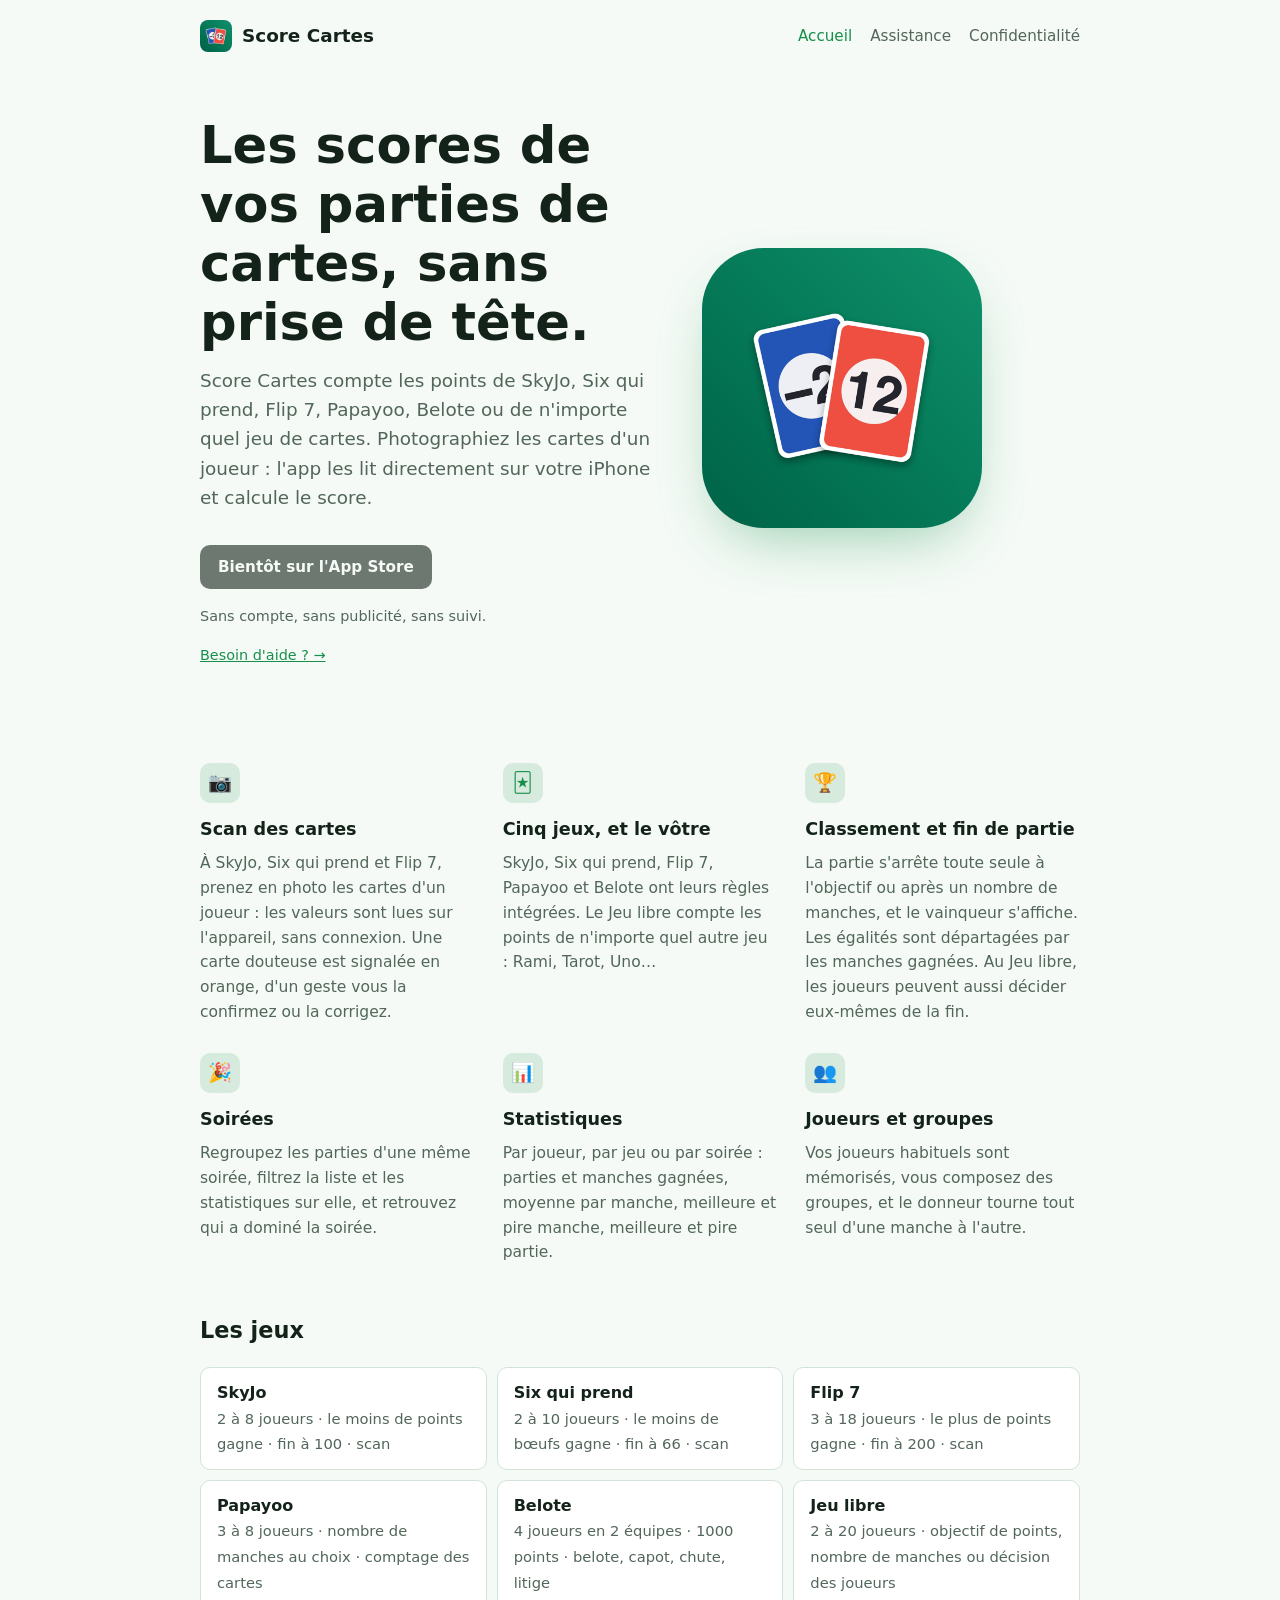
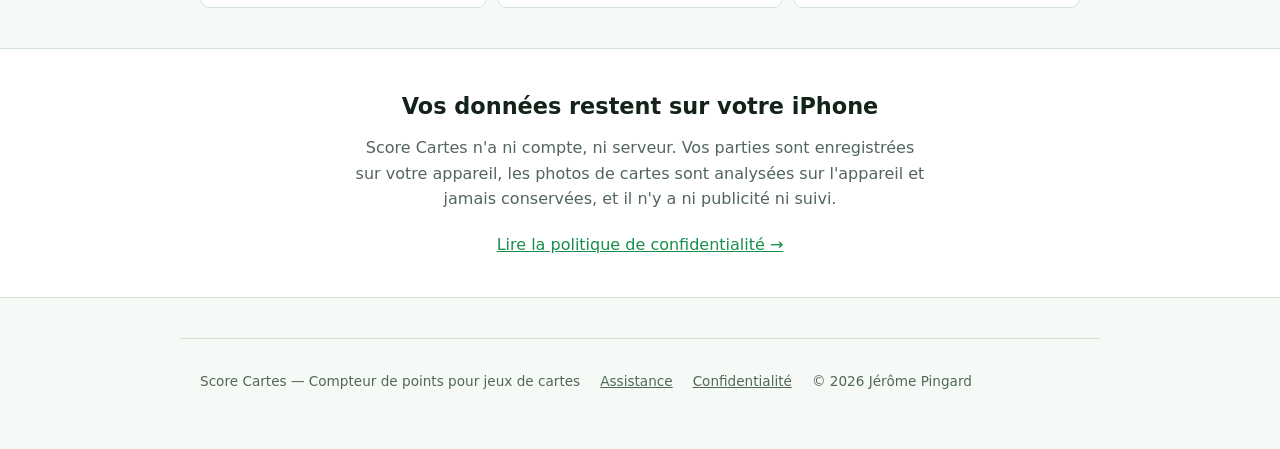
==== website/index.html @ 01ecb583 "Site de Score Cartes : accueil, assistance, politique de confidentialité Pages statiques (style repr" ====
<!doctype html>
<html lang="fr">
<head>
<meta charset="utf-8">
<meta name="viewport" content="width=device-width, initial-scale=1">
<title>Score Cartes — Le compteur de points pour vos jeux de cartes</title>
<meta name="description" content="Score Cartes compte les points de SkyJo, Six qui prend, Flip 7, Papayoo, Belote ou de n'importe quel jeu de cartes. Photographiez les cartes d'un joueur : l'app lit les valeurs sur votre iPhone. Sans compte, sans publicité.">
<link rel="icon" type="image/png" href="assets/favicon-32.png">
<link rel="apple-touch-icon" href="assets/icon-180.png">
<link rel="stylesheet" href="css/style.css">
</head>
<body>

<header class="site-header">
  <a class="brand" href="index.html">
    <img src="assets/icon-180.png" alt="">
    <span class="brand-name">Score Cartes</span>
  </a>
  <nav class="site-nav">
    <a href="index.html" aria-current="page">Accueil</a>
    <a href="assistance.html">Assistance</a>
    <a href="confidentialite.html">Confidentialité</a>
  </nav>
</header>

<section class="hero">
  <div>
    <h1>Les scores de vos parties de cartes, sans prise de tête.</h1>
    <p class="hero-sub">Score Cartes compte les points de SkyJo, Six qui prend, Flip 7, Papayoo, Belote ou de n'importe quel jeu de cartes. Photographiez les cartes d'un joueur : l'app les lit directement sur votre iPhone et calcule le score.</p>
    <div class="store-badges">
      <span class="store-badge soon">Bientôt sur l'App Store</span>
    </div>
    <p class="free-note">Sans compte, sans publicité, sans suivi.</p>
    <p class="free-note"><a href="assistance.html">Besoin d'aide ? →</a></p>
  </div>
  <div class="hero-art">
    <img src="assets/icon-512.png" alt="Icône de l'application Score Cartes : deux cartes, un −2 bleu et un 12 rouge, sur fond vert">
  </div>
</section>

<section class="features">
  <div class="feature">
    <div class="icon" aria-hidden="true">📷</div>
    <h3>Scan des cartes</h3>
    <p>À SkyJo, Six qui prend et Flip 7, prenez en photo les cartes d'un joueur : les valeurs sont lues sur l'appareil, sans connexion. Une carte douteuse est signalée en orange, d'un geste vous la confirmez ou la corrigez.</p>
  </div>
  <div class="feature">
    <div class="icon" aria-hidden="true">🃏</div>
    <h3>Cinq jeux, et le vôtre</h3>
    <p>SkyJo, Six qui prend, Flip 7, Papayoo et Belote ont leurs règles intégrées. Le Jeu libre compte les points de n'importe quel autre jeu : Rami, Tarot, Uno…</p>
  </div>
  <div class="feature">
    <div class="icon" aria-hidden="true">🏆</div>
    <h3>Classement et fin de partie</h3>
    <p>La partie s'arrête toute seule à l'objectif ou après un nombre de manches, et le vainqueur s'affiche. Les égalités sont départagées par les manches gagnées. Au Jeu libre, les joueurs peuvent aussi décider eux-mêmes de la fin.</p>
  </div>
  <div class="feature">
    <div class="icon" aria-hidden="true">🎉</div>
    <h3>Soirées</h3>
    <p>Regroupez les parties d'une même soirée, filtrez la liste et les statistiques sur elle, et retrouvez qui a dominé la soirée.</p>
  </div>
  <div class="feature">
    <div class="icon" aria-hidden="true">📊</div>
    <h3>Statistiques</h3>
    <p>Par joueur, par jeu ou par soirée : parties et manches gagnées, moyenne par manche, meilleure et pire manche, meilleure et pire partie.</p>
  </div>
  <div class="feature">
    <div class="icon" aria-hidden="true">👥</div>
    <h3>Joueurs et groupes</h3>
    <p>Vos joueurs habituels sont mémorisés, vous composez des groupes, et le donneur tourne tout seul d'une manche à l'autre.</p>
  </div>
</section>

<section class="games">
  <h2>Les jeux</h2>
  <ul>
    <li><strong>SkyJo</strong><span>2 à 8 joueurs · le moins de points gagne · fin à 100 · scan</span></li>
    <li><strong>Six qui prend</strong><span>2 à 10 joueurs · le moins de bœufs gagne · fin à 66 · scan</span></li>
    <li><strong>Flip 7</strong><span>3 à 18 joueurs · le plus de points gagne · fin à 200 · scan</span></li>
    <li><strong>Papayoo</strong><span>3 à 8 joueurs · nombre de manches au choix · comptage des cartes</span></li>
    <li><strong>Belote</strong><span>4 joueurs en 2 équipes · 1000 points · belote, capot, chute, litige</span></li>
    <li><strong>Jeu libre</strong><span>2 à 20 joueurs · objectif de points, nombre de manches ou décision des joueurs</span></li>
  </ul>
</section>

<div class="band">
  <div class="band-inner">
    <h2>Vos données restent sur votre iPhone</h2>
    <p>Score Cartes n'a ni compte, ni serveur. Vos parties sont enregistrées sur votre appareil, les photos de cartes sont analysées sur l'appareil et jamais conservées, et il n'y a ni publicité ni suivi.</p>
    <a href="confidentialite.html">Lire la politique de confidentialité →</a>
  </div>
</div>

<footer class="site-footer">
  <span>Score Cartes — Compteur de points pour jeux de cartes</span>
  <a href="assistance.html">Assistance</a>
  <a href="confidentialite.html">Confidentialité</a>
  <span>&copy; 2026 Jérôme Pingard</span>
</footer>

</body>
</html>
---- website/css/style.css ----
:root {
  --bg: #f5faf6;
  --fg: #14231a;
  --muted: #52665a;
  --accent: #178f4a;
  --accent-ink: #ffffff;
  --border: #d3e3d8;
  --card: #ffffff;
}
@media (prefers-color-scheme: dark) {
  :root:not([data-theme="light"]) {
    --bg: #0e1a13;
    --fg: #e7f2ea;
    --muted: #9bb3a4;
    --accent: #4ac775;
    --accent-ink: #0e1a13;
    --border: #24392c;
    --card: #14241b;
    color-scheme: dark;
  }
}
:root[data-theme="dark"] {
  --bg: #0e1a13;
  --fg: #e7f2ea;
  --muted: #9bb3a4;
  --accent: #4ac775;
  --accent-ink: #0e1a13;
  --border: #24392c;
  --card: #14241b;
  color-scheme: dark;
}

* { box-sizing: border-box; }
html { scroll-behavior: smooth; }
body {
  margin: 0;
  background: var(--bg);
  color: var(--fg);
  font-family: -apple-system, BlinkMacSystemFont, "Segoe UI", system-ui, sans-serif;
  font-size: 16px;
  line-height: 1.6;
}

a { color: var(--accent); }

/* ---------- shared site header / footer ---------- */
.site-header {
  display: flex;
  align-items: center;
  justify-content: space-between;
  gap: 16px;
  max-width: 920px;
  margin: 0 auto;
  padding: 20px 20px 0;
}
.brand {
  display: flex;
  align-items: center;
  gap: 10px;
  text-decoration: none;
  color: var(--fg);
}
.brand img {
  width: 32px;
  height: 32px;
  border-radius: 8px;
  display: block;
}
.brand-name {
  font-family: -apple-system, BlinkMacSystemFont, "Segoe UI", system-ui, sans-serif;
  font-weight: 600;
  font-size: 1.15rem;
}
.site-nav {
  display: flex;
  gap: 18px;
  font-size: 0.95rem;
}
.site-nav a {
  color: var(--muted);
  text-decoration: none;
}
.site-nav a:hover,
.site-nav a[aria-current="page"] {
  color: var(--accent);
}
@media (max-width: 480px) {
  .site-header { flex-wrap: wrap; row-gap: 10px; }
  .site-nav { gap: 12px; font-size: 0.88rem; }
}

.site-footer {
  max-width: 920px;
  margin: 0 auto;
  padding: 32px 20px 56px;
  display: flex;
  flex-wrap: wrap;
  gap: 8px 20px;
  color: var(--muted);
  font-size: 0.85rem;
  border-top: 1px solid var(--border);
  margin-top: 40px;
}
.site-footer a { color: var(--muted); }
.site-footer a:hover { color: var(--accent); }

/* ---------- document pages (assistance / confidentialité) ---------- */
.page {
  max-width: 680px;
  margin: 0 auto;
  padding-block: 40px 72px;
  padding-inline: 20px;
}
h1 {
  font-family: -apple-system, BlinkMacSystemFont, "Segoe UI", system-ui, sans-serif;
  font-optical-sizing: auto;
  font-weight: 600;
  font-size: clamp(2rem, 5vw, 2.6rem);
  line-height: 1.15;
  margin: 0 0 6px;
  text-wrap: balance;
}
.subtitle {
  color: var(--muted);
  font-size: 0.95rem;
  margin: 0 0 40px;
}
.intro {
  font-size: 1.1rem;
  color: var(--fg);
  margin: 0 0 48px;
  max-width: 56ch;
}
.page section {
  border-left: 2px solid var(--border);
  padding-left: 20px;
  margin-bottom: 34px;
}
h2 {
  font-family: -apple-system, BlinkMacSystemFont, "Segoe UI", system-ui, sans-serif;
  font-weight: 600;
  font-size: 1.15rem;
  margin: 0 0 10px;
  color: var(--accent);
}
p { margin: 0 0 10px; max-width: 62ch; }
p:last-child { margin-bottom: 0; }

.contact {
  margin-top: 48px;
  margin-bottom: 48px;
  padding: 20px;
  background: var(--card);
  border: 1px solid var(--border);
  border-radius: 10px;
}
.contact h2 { margin-bottom: 8px; }
.contact-row {
  display: flex;
  align-items: center;
  gap: 10px;
  flex-wrap: wrap;
  margin-top: 10px;
}
.email {
  font-variant-numeric: tabular-nums;
  font-size: 1rem;
  user-select: all;
  color: var(--fg);
}
button {
  font: inherit;
  font-size: 0.85rem;
  padding: 6px 12px;
  border-radius: 6px;
  border: 1px solid var(--border);
  background: var(--bg);
  color: var(--fg);
  cursor: pointer;
}
button:hover { border-color: var(--accent); }
button:focus-visible { outline: 2px solid var(--accent); outline-offset: 2px; }

h2.section-title {
  font-family: -apple-system, BlinkMacSystemFont, "Segoe UI", system-ui, sans-serif;
  font-weight: 600;
  font-size: 1.3rem;
  margin: 0 0 20px;
}

details {
  border-left: 2px solid var(--border);
  padding-left: 20px;
  margin-bottom: 14px;
}
details[open] { border-left-color: var(--accent); }
summary {
  font-family: -apple-system, BlinkMacSystemFont, "Segoe UI", system-ui, sans-serif;
  font-weight: 600;
  font-size: 1.05rem;
  cursor: pointer;
  padding-block: 10px;
  list-style: none;
  display: flex;
  align-items: center;
  gap: 10px;
}
summary::-webkit-details-marker { display: none; }
summary::before {
  content: "+";
  color: var(--accent);
  font-size: 1.2rem;
  line-height: 1;
  width: 1em;
  flex-shrink: 0;
}
details[open] summary::before { content: "–"; }
details p {
  margin: 0 0 16px;
  padding-left: 1.9em;
  max-width: 58ch;
  color: var(--fg);
}
details p + p { margin-top: -10px; }

.meta {
  display: flex;
  flex-wrap: wrap;
  gap: 8px 20px;
  margin-top: 56px;
  padding-top: 20px;
  border-top: 1px solid var(--border);
  color: var(--muted);
  font-size: 0.85rem;
}

/* ---------- landing page ---------- */
.hero {
  max-width: 920px;
  margin: 0 auto;
  padding: 64px 20px 32px;
  display: grid;
  grid-template-columns: 1.1fr 0.9fr;
  gap: 40px;
  align-items: center;
}
@media (max-width: 720px) {
  .hero { grid-template-columns: 1fr; padding-top: 40px; text-align: center; }
  .hero-art { order: -1; justify-self: center; }
  .store-badges { justify-content: center; }
  .hero-sub { margin-inline: auto; }
}
.hero h1 {
  font-size: clamp(2.2rem, 5.5vw, 3.2rem);
  margin-bottom: 14px;
}
.hero-sub {
  font-size: 1.15rem;
  color: var(--muted);
  max-width: 48ch;
  margin: 0 0 32px;
}
.hero-art img {
  width: 100%;
  max-width: 280px;
  border-radius: 22%;
  box-shadow: 0 24px 60px -20px rgba(23, 143, 74, 0.45);
}
.store-badges {
  display: flex;
  flex-wrap: wrap;
  gap: 14px;
  align-items: center;
}
.store-badge {
  display: inline-flex;
  align-items: center;
  gap: 10px;
  padding: 10px 18px;
  border-radius: 10px;
  background: var(--fg);
  color: var(--bg);
  text-decoration: none;
  font-size: 0.95rem;
  font-weight: 600;
}
.store-badge:hover { opacity: 0.9; }
.free-note {
  margin-top: 16px;
  color: var(--muted);
  font-size: 0.9rem;
}

.features {
  max-width: 920px;
  margin: 24px auto 0;
  padding: 40px 20px;
  display: grid;
  grid-template-columns: repeat(auto-fit, minmax(240px, 1fr));
  gap: 28px;
}
.feature h3 {
  font-family: -apple-system, BlinkMacSystemFont, "Segoe UI", system-ui, sans-serif;
  font-weight: 600;
  font-size: 1.1rem;
  margin: 0 0 8px;
  color: var(--fg);
}
.feature p {
  margin: 0;
  color: var(--muted);
  font-size: 0.97rem;
  max-width: 42ch;
}
.feature .icon {
  display: inline-flex;
  align-items: center;
  justify-content: center;
  width: 40px;
  height: 40px;
  border-radius: 10px;
  background: color-mix(in srgb, var(--accent) 14%, transparent);
  color: var(--accent);
  font-size: 1.2rem;
  margin-bottom: 12px;
}

.band {
  background: var(--card);
  border-top: 1px solid var(--border);
  border-bottom: 1px solid var(--border);
  margin-top: 40px;
}
.band-inner {
  max-width: 920px;
  margin: 0 auto;
  padding: 40px 20px;
  text-align: center;
}
.band h2 {
  color: var(--fg);
  font-size: 1.4rem;
  margin: 0 0 10px;
}
.band p {
  color: var(--muted);
  max-width: 56ch;
  margin: 0 auto 20px;
}

.store-badge.soon { opacity: 0.6; cursor: default; }
.store-badge.soon:hover { opacity: 0.6; }

/* tableau des jeux */
.games {
  max-width: 920px;
  margin: 8px auto 0;
  padding: 0 20px;
}
.games h2 { color: var(--fg); font-size: 1.4rem; margin: 0 0 18px; }
.games ul { list-style: none; margin: 0; padding: 0; display: grid; gap: 10px; grid-template-columns: repeat(auto-fit, minmax(270px, 1fr)); }
.games li {
  background: var(--card);
  border: 1px solid var(--border);
  border-radius: 10px;
  padding: 12px 16px;
}
.games li strong { display: block; }
.games li span { color: var(--muted); font-size: 0.92rem; }
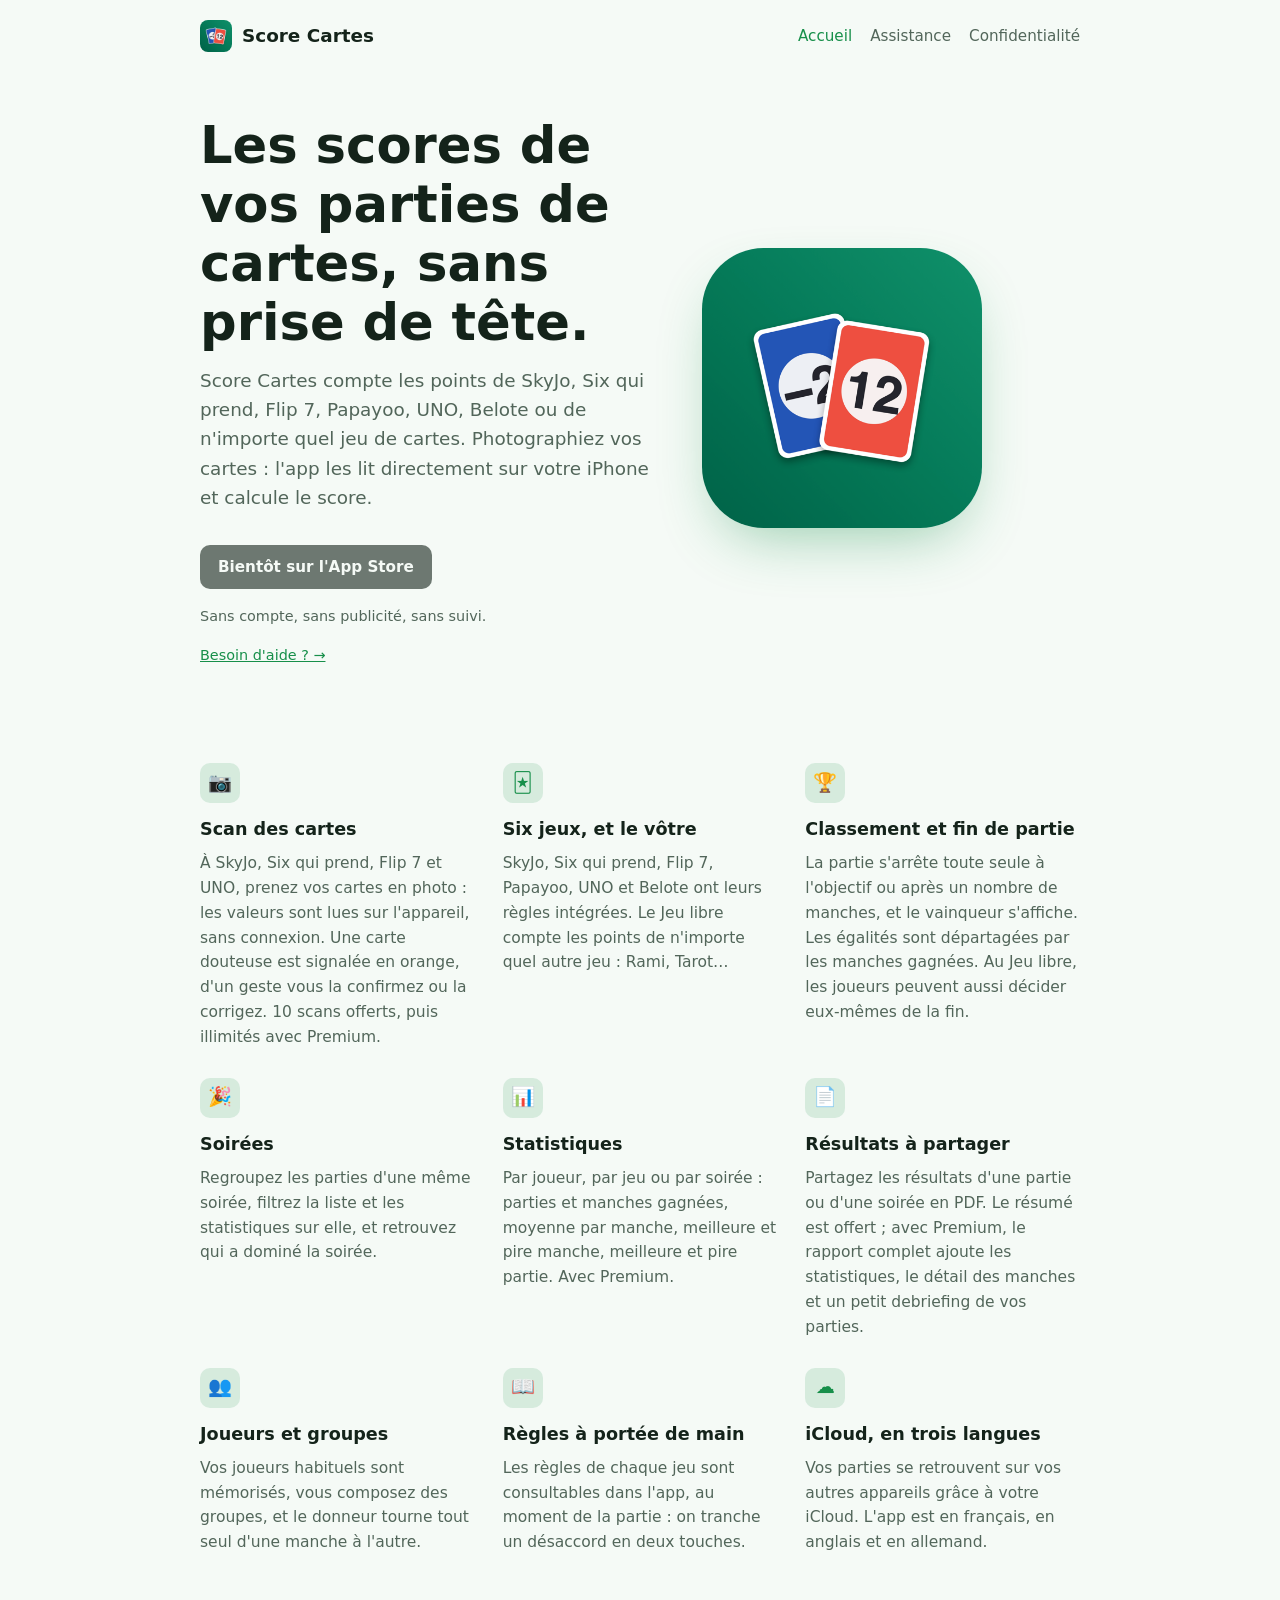
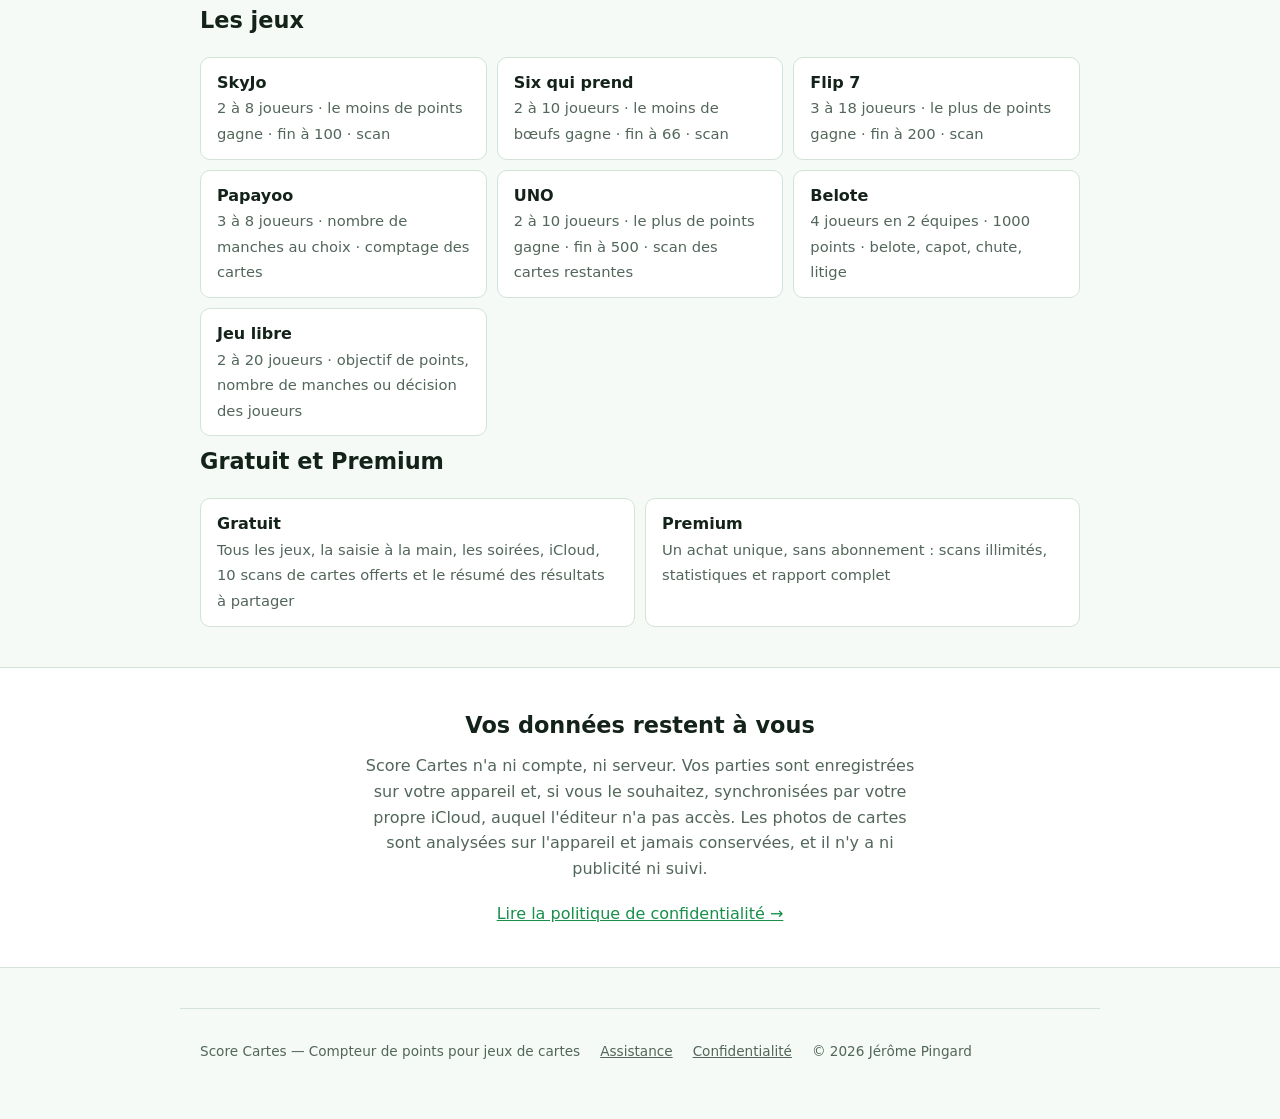
==== commit ee761728: "Site : gratuit et Premium (accueil, assistance), achat Premium dans la politique de confidentialité " ====
--- a/website/index.html
+++ b/website/index.html
@@ -4,7 +4,7 @@
 <meta charset="utf-8">
 <meta name="viewport" content="width=device-width, initial-scale=1">
 <title>Score Cartes — Le compteur de points pour vos jeux de cartes</title>
-<meta name="description" content="Score Cartes compte les points de SkyJo, Six qui prend, Flip 7, Papayoo, Belote ou de n'importe quel jeu de cartes. Photographiez les cartes d'un joueur : l'app lit les valeurs sur votre iPhone. Sans compte, sans publicité.">
+<meta name="description" content="Score Cartes compte les points de SkyJo, Six qui prend, Flip 7, Papayoo, UNO, Belote ou de n'importe quel jeu de cartes. Photographiez vos cartes : l'app lit les valeurs sur votre iPhone. Sans compte, sans publicité.">
 <link rel="icon" type="image/png" href="assets/favicon-32.png">
 <link rel="apple-touch-icon" href="assets/icon-180.png">
 <link rel="stylesheet" href="css/style.css">
@@ -26,7 +26,7 @@
 <section class="hero">
   <div>
     <h1>Les scores de vos parties de cartes, sans prise de tête.</h1>
-    <p class="hero-sub">Score Cartes compte les points de SkyJo, Six qui prend, Flip 7, Papayoo, Belote ou de n'importe quel jeu de cartes. Photographiez les cartes d'un joueur : l'app les lit directement sur votre iPhone et calcule le score.</p>
+    <p class="hero-sub">Score Cartes compte les points de SkyJo, Six qui prend, Flip 7, Papayoo, UNO, Belote ou de n'importe quel jeu de cartes. Photographiez vos cartes : l'app les lit directement sur votre iPhone et calcule le score.</p>
     <div class="store-badges">
       <span class="store-badge soon">Bientôt sur l'App Store</span>
     </div>
@@ -42,12 +42,12 @@
   <div class="feature">
     <div class="icon" aria-hidden="true">📷</div>
     <h3>Scan des cartes</h3>
-    <p>À SkyJo, Six qui prend et Flip 7, prenez en photo les cartes d'un joueur : les valeurs sont lues sur l'appareil, sans connexion. Une carte douteuse est signalée en orange, d'un geste vous la confirmez ou la corrigez.</p>
+    <p>À SkyJo, Six qui prend, Flip 7 et UNO, prenez vos cartes en photo : les valeurs sont lues sur l'appareil, sans connexion. Une carte douteuse est signalée en orange, d'un geste vous la confirmez ou la corrigez. 10 scans offerts, puis illimités avec Premium.</p>
   </div>
   <div class="feature">
     <div class="icon" aria-hidden="true">🃏</div>
-    <h3>Cinq jeux, et le vôtre</h3>
-    <p>SkyJo, Six qui prend, Flip 7, Papayoo et Belote ont leurs règles intégrées. Le Jeu libre compte les points de n'importe quel autre jeu : Rami, Tarot, Uno…</p>
+    <h3>Six jeux, et le vôtre</h3>
+    <p>SkyJo, Six qui prend, Flip 7, Papayoo, UNO et Belote ont leurs règles intégrées. Le Jeu libre compte les points de n'importe quel autre jeu : Rami, Tarot…</p>
   </div>
   <div class="feature">
     <div class="icon" aria-hidden="true">🏆</div>
@@ -62,12 +62,27 @@
   <div class="feature">
     <div class="icon" aria-hidden="true">📊</div>
     <h3>Statistiques</h3>
-    <p>Par joueur, par jeu ou par soirée : parties et manches gagnées, moyenne par manche, meilleure et pire manche, meilleure et pire partie.</p>
+    <p>Par joueur, par jeu ou par soirée : parties et manches gagnées, moyenne par manche, meilleure et pire manche, meilleure et pire partie. Avec Premium.</p>
+  </div>
+  <div class="feature">
+    <div class="icon" aria-hidden="true">📄</div>
+    <h3>Résultats à partager</h3>
+    <p>Partagez les résultats d'une partie ou d'une soirée en PDF. Le résumé est offert ; avec Premium, le rapport complet ajoute les statistiques, le détail des manches et un petit debriefing de vos parties.</p>
   </div>
   <div class="feature">
     <div class="icon" aria-hidden="true">👥</div>
     <h3>Joueurs et groupes</h3>
     <p>Vos joueurs habituels sont mémorisés, vous composez des groupes, et le donneur tourne tout seul d'une manche à l'autre.</p>
+  </div>
+  <div class="feature">
+    <div class="icon" aria-hidden="true">📖</div>
+    <h3>Règles à portée de main</h3>
+    <p>Les règles de chaque jeu sont consultables dans l'app, au moment de la partie : on tranche un désaccord en deux touches.</p>
+  </div>
+  <div class="feature">
+    <div class="icon" aria-hidden="true">☁️</div>
+    <h3>iCloud, en trois langues</h3>
+    <p>Vos parties se retrouvent sur vos autres appareils grâce à votre iCloud. L'app est en français, en anglais et en allemand.</p>
   </div>
 </section>
 
@@ -78,15 +93,24 @@
     <li><strong>Six qui prend</strong><span>2 à 10 joueurs · le moins de bœufs gagne · fin à 66 · scan</span></li>
     <li><strong>Flip 7</strong><span>3 à 18 joueurs · le plus de points gagne · fin à 200 · scan</span></li>
     <li><strong>Papayoo</strong><span>3 à 8 joueurs · nombre de manches au choix · comptage des cartes</span></li>
+    <li><strong>UNO</strong><span>2 à 10 joueurs · le plus de points gagne · fin à 500 · scan des cartes restantes</span></li>
     <li><strong>Belote</strong><span>4 joueurs en 2 équipes · 1000 points · belote, capot, chute, litige</span></li>
     <li><strong>Jeu libre</strong><span>2 à 20 joueurs · objectif de points, nombre de manches ou décision des joueurs</span></li>
   </ul>
 </section>
 
+<section class="games">
+  <h2>Gratuit et Premium</h2>
+  <ul>
+    <li><strong>Gratuit</strong><span>Tous les jeux, la saisie à la main, les soirées, iCloud, 10 scans de cartes offerts et le résumé des résultats à partager</span></li>
+    <li><strong>Premium</strong><span>Un achat unique, sans abonnement : scans illimités, statistiques et rapport complet</span></li>
+  </ul>
+</section>
+
 <div class="band">
   <div class="band-inner">
-    <h2>Vos données restent sur votre iPhone</h2>
-    <p>Score Cartes n'a ni compte, ni serveur. Vos parties sont enregistrées sur votre appareil, les photos de cartes sont analysées sur l'appareil et jamais conservées, et il n'y a ni publicité ni suivi.</p>
+    <h2>Vos données restent à vous</h2>
+    <p>Score Cartes n'a ni compte, ni serveur. Vos parties sont enregistrées sur votre appareil et, si vous le souhaitez, synchronisées par votre propre iCloud, auquel l'éditeur n'a pas accès. Les photos de cartes sont analysées sur l'appareil et jamais conservées, et il n'y a ni publicité ni suivi.</p>
     <a href="confidentialite.html">Lire la politique de confidentialité →</a>
   </div>
 </div>
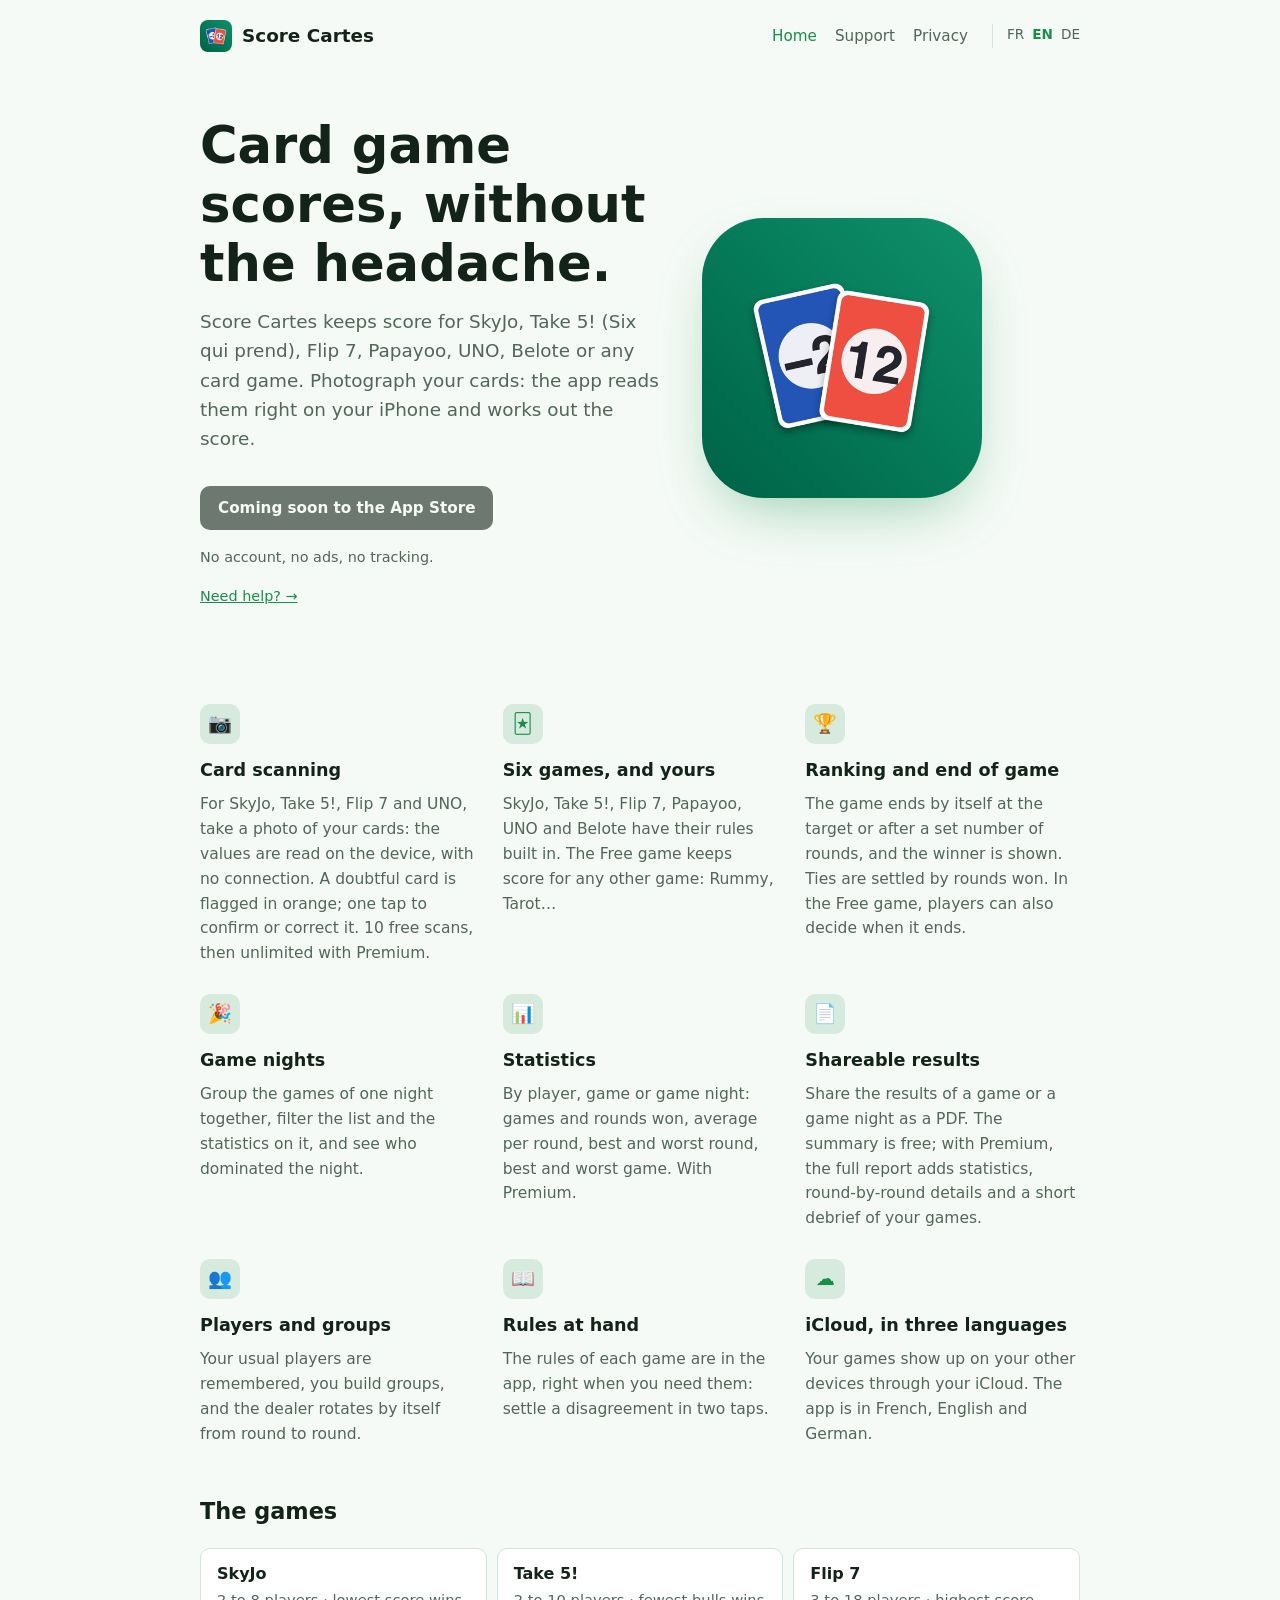
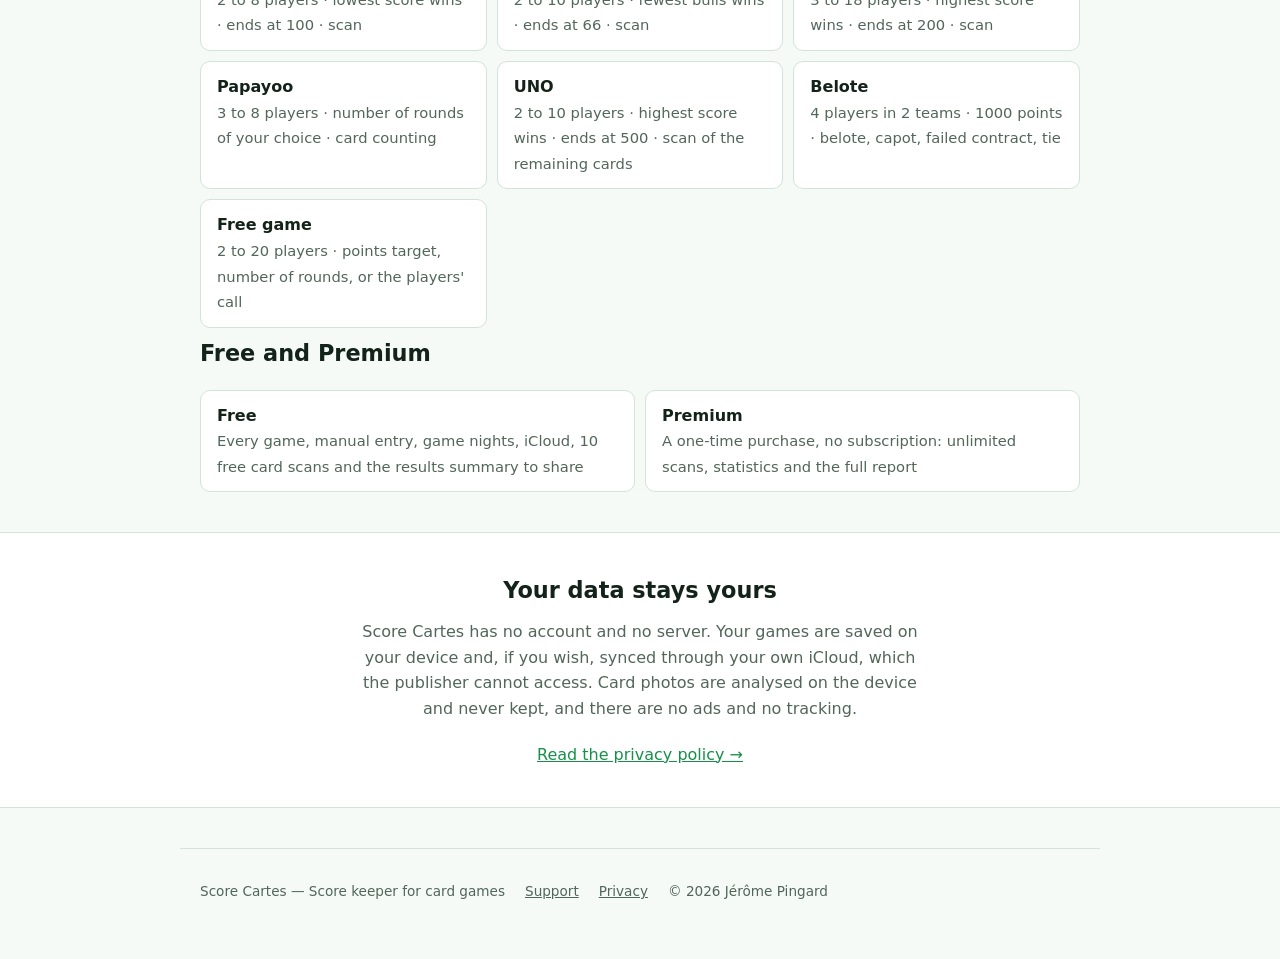
==== commit 9b9549d1: "Site en français, anglais et allemand : pages en/ et de/, sélecteur de langue, hreflang, redirection" ====
--- a/website/index.html
+++ b/website/index.html
@@ -5,9 +5,24 @@
 <meta name="viewport" content="width=device-width, initial-scale=1">
 <title>Score Cartes — Le compteur de points pour vos jeux de cartes</title>
 <meta name="description" content="Score Cartes compte les points de SkyJo, Six qui prend, Flip 7, Papayoo, UNO, Belote ou de n'importe quel jeu de cartes. Photographiez vos cartes : l'app lit les valeurs sur votre iPhone. Sans compte, sans publicité.">
+<link rel="alternate" hreflang="fr" href="https://scorecartes.jepico.fr/index.html">
+<link rel="alternate" hreflang="en" href="https://scorecartes.jepico.fr/en/index.html">
+<link rel="alternate" hreflang="de" href="https://scorecartes.jepico.fr/de/index.html">
+<link rel="alternate" hreflang="x-default" href="https://scorecartes.jepico.fr/index.html">
 <link rel="icon" type="image/png" href="assets/favicon-32.png">
 <link rel="apple-touch-icon" href="assets/icon-180.png">
 <link rel="stylesheet" href="css/style.css">
+<script>
+  (function () {
+    try {
+      var alt = { en: 'en/index.html', de: 'de/index.html' };
+      var saved = localStorage.getItem('lang');
+      var browser = (navigator.language || 'fr').slice(0, 2);
+      var wanted = saved || browser;
+      if (alt[wanted]) location.replace(alt[wanted]);
+    } catch (e) {}
+  })();
+</script>
 </head>
 <body>
 
@@ -20,6 +35,7 @@
     <a href="index.html" aria-current="page">Accueil</a>
     <a href="assistance.html">Assistance</a>
     <a href="confidentialite.html">Confidentialité</a>
+    <span class="lang-switch"><a href="index.html" hreflang="fr" lang="fr" data-lang="fr" aria-current="true">FR</a><a href="en/index.html" hreflang="en" lang="en" data-lang="en">EN</a><a href="de/index.html" hreflang="de" lang="de" data-lang="de">DE</a></span>
   </nav>
 </header>
 
@@ -122,5 +138,16 @@
   <span>&copy; 2026 Jérôme Pingard</span>
 </footer>
 
+<script>
+  (function () {
+    var links = document.querySelectorAll('.lang-switch a');
+    for (var i = 0; i < links.length; i++) {
+      links[i].addEventListener('click', function () {
+        try { localStorage.setItem('lang', this.getAttribute('data-lang')); } catch (e) {}
+      });
+    }
+  })();
+</script>
+
 </body>
 </html>
--- a/website/css/style.css
+++ b/website/css/style.css
@@ -84,6 +84,18 @@
 .site-nav a[aria-current="page"] {
   color: var(--accent);
 }
+.lang-switch {
+  display: inline-flex;
+  gap: 8px;
+  margin-left: 6px;
+  padding-left: 14px;
+  border-left: 1px solid var(--border);
+  font-size: 0.85rem;
+}
+.lang-switch a[aria-current="true"] {
+  color: var(--accent);
+  font-weight: 600;
+}
 @media (max-width: 480px) {
   .site-header { flex-wrap: wrap; row-gap: 10px; }
   .site-nav { gap: 12px; font-size: 0.88rem; }
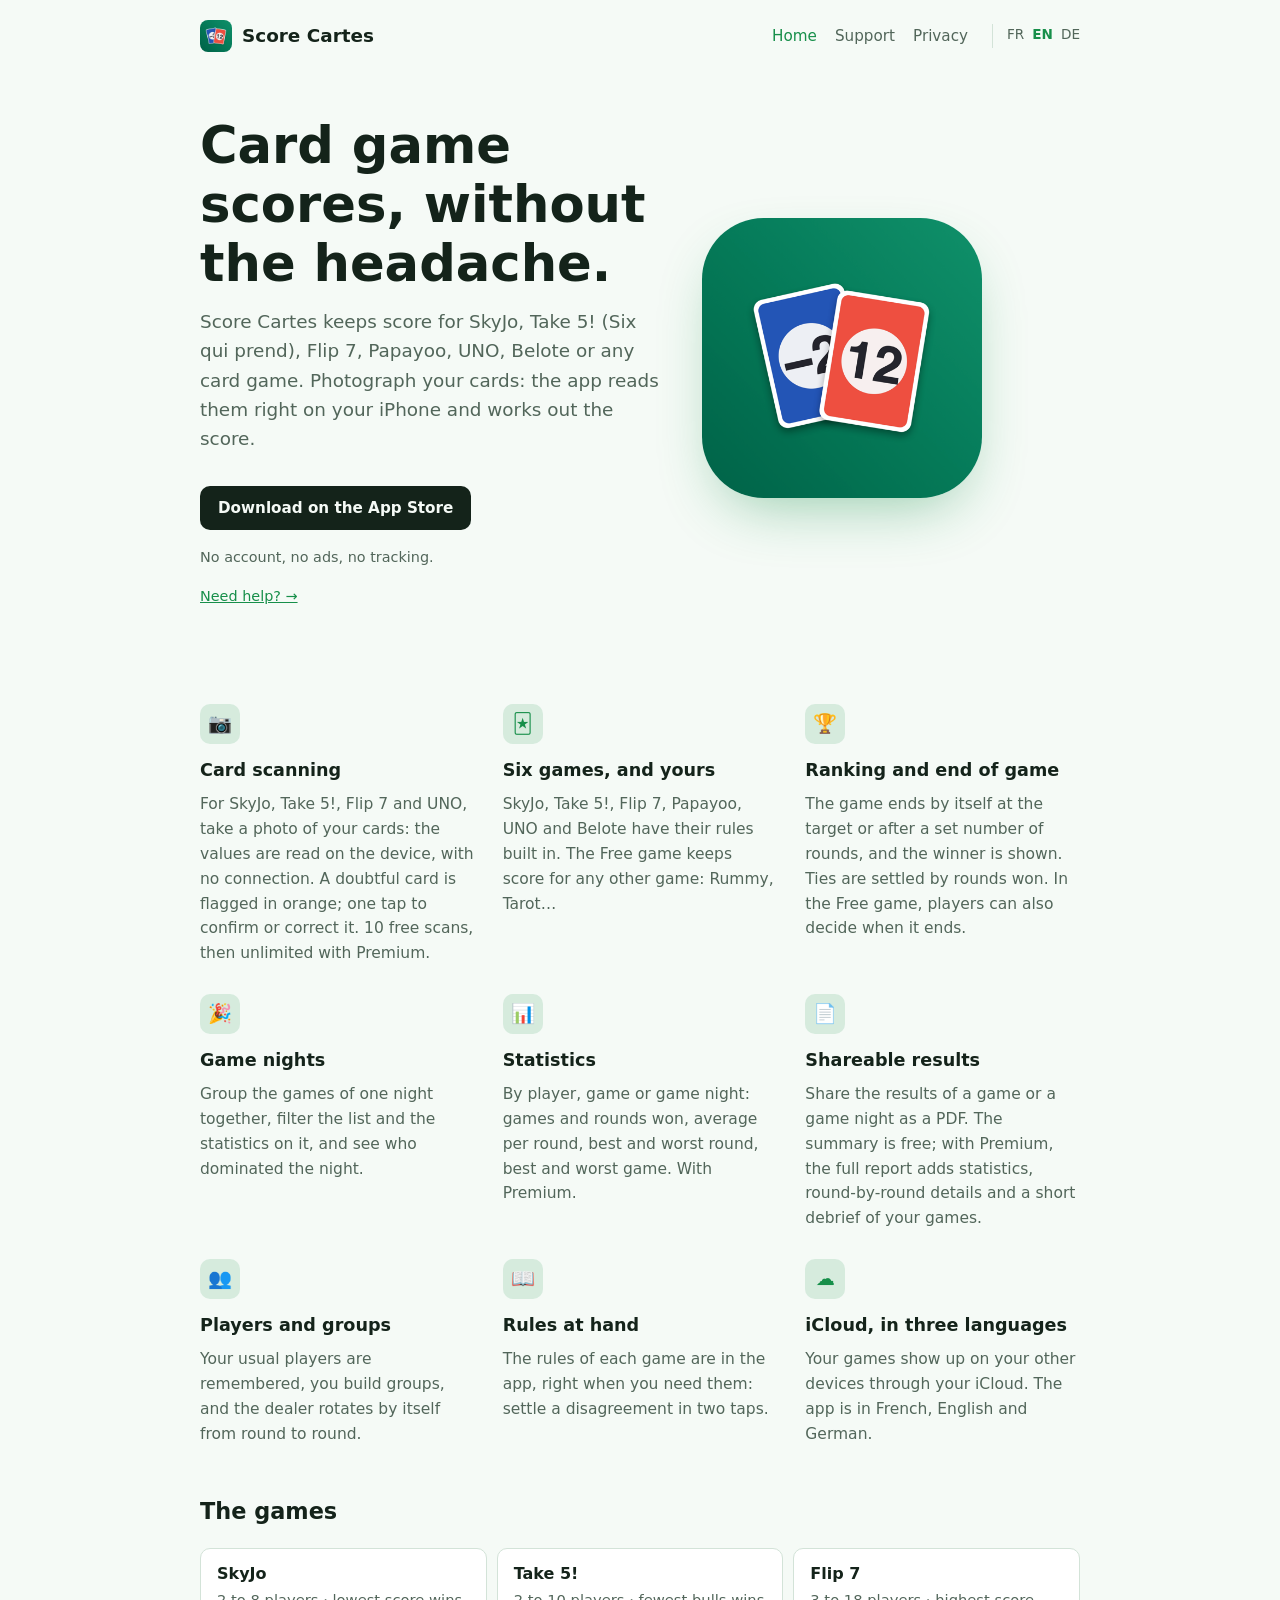
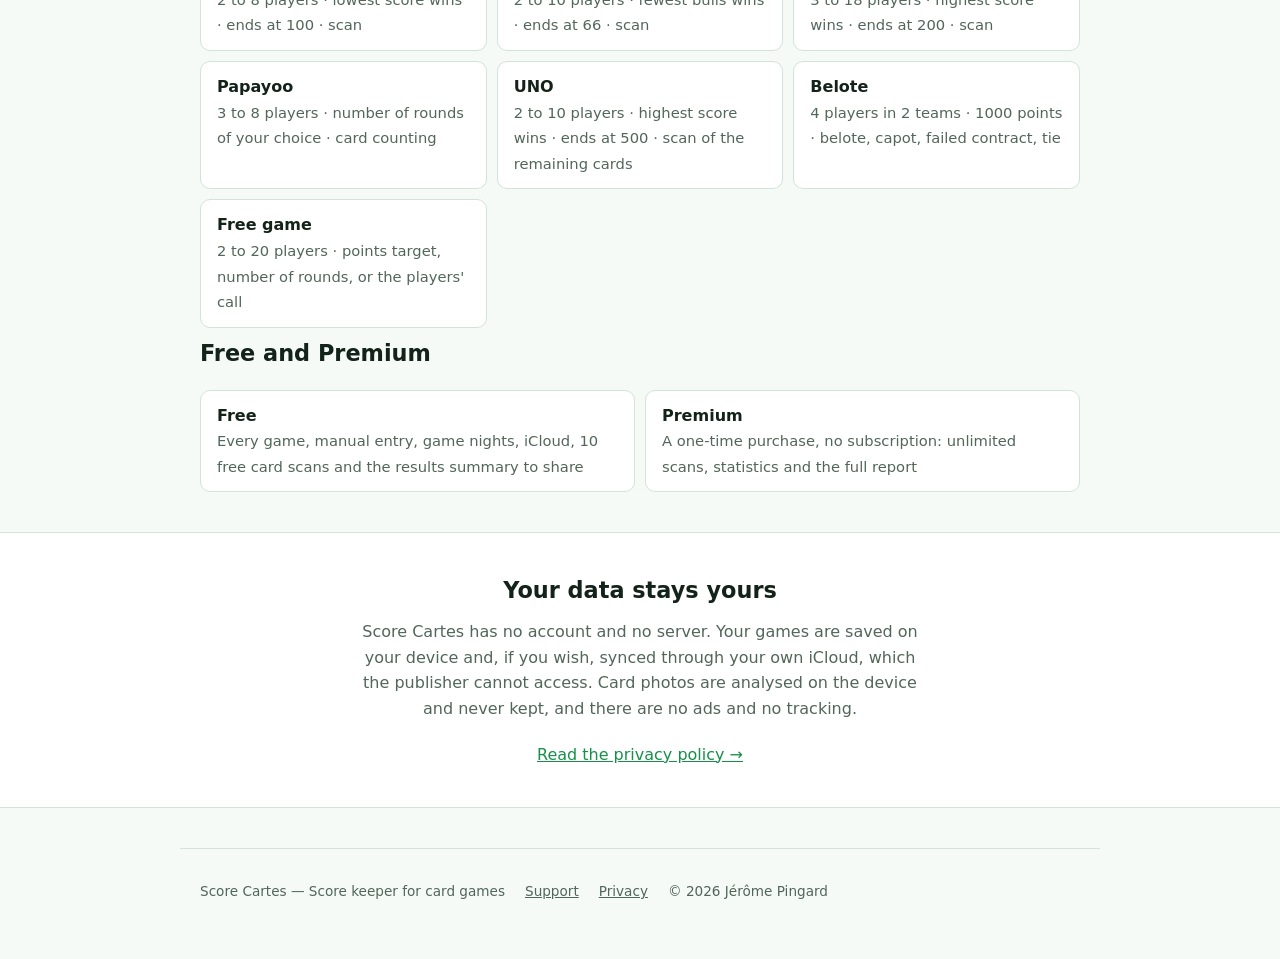
==== commit 241bcc86: "Pages d'accueil : le bouton « Bientôt sur l'App Store » devient un lien vers la fiche de l'app (FR, " ====
--- a/website/index.html
+++ b/website/index.html
@@ -44,7 +44,7 @@
     <h1>Les scores de vos parties de cartes, sans prise de tête.</h1>
     <p class="hero-sub">Score Cartes compte les points de SkyJo, Six qui prend, Flip 7, Papayoo, UNO, Belote ou de n'importe quel jeu de cartes. Photographiez vos cartes : l'app les lit directement sur votre iPhone et calcule le score.</p>
     <div class="store-badges">
-      <span class="store-badge soon">Bientôt sur l'App Store</span>
+      <a class="store-badge" href="https://apps.apple.com/fr/app/score-cartes/id6826818625" rel="noopener">Télécharger sur l'App Store</a>
     </div>
     <p class="free-note">Sans compte, sans publicité, sans suivi.</p>
     <p class="free-note"><a href="assistance.html">Besoin d'aide ? →</a></p>
